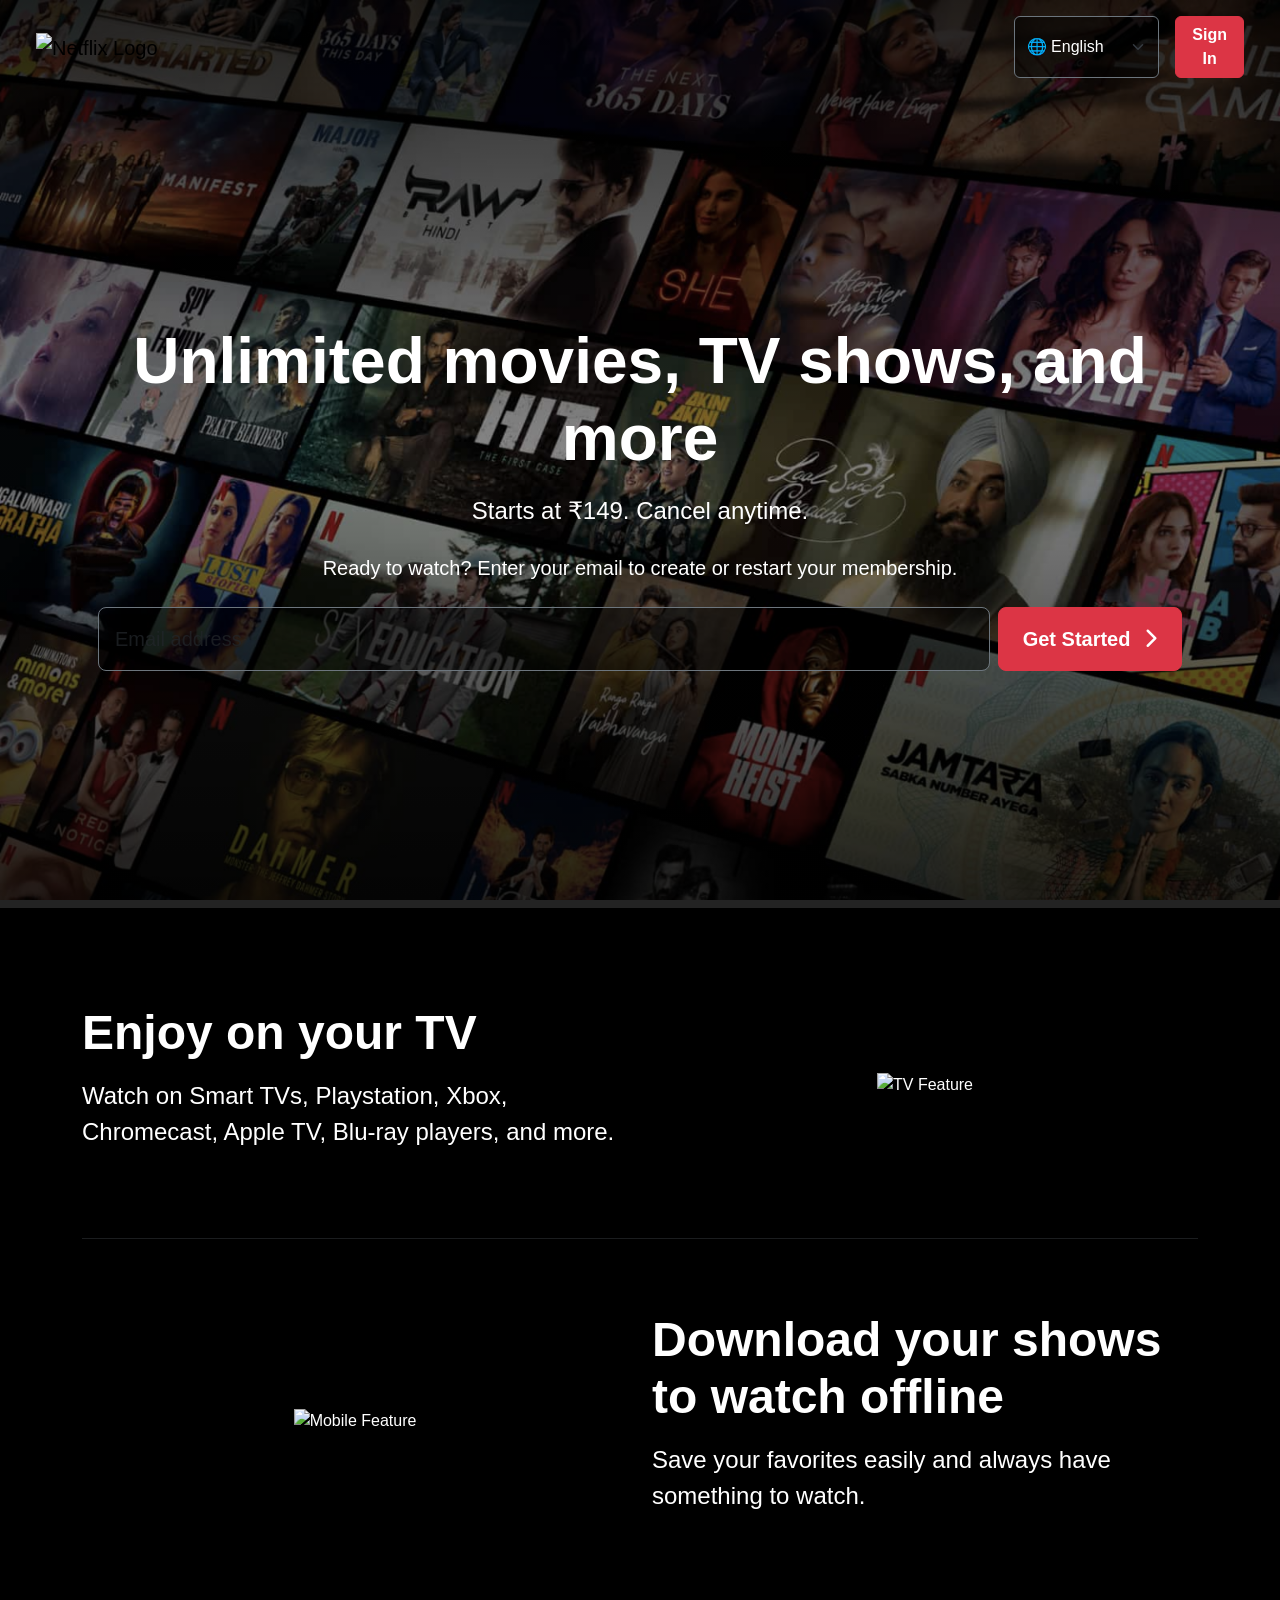
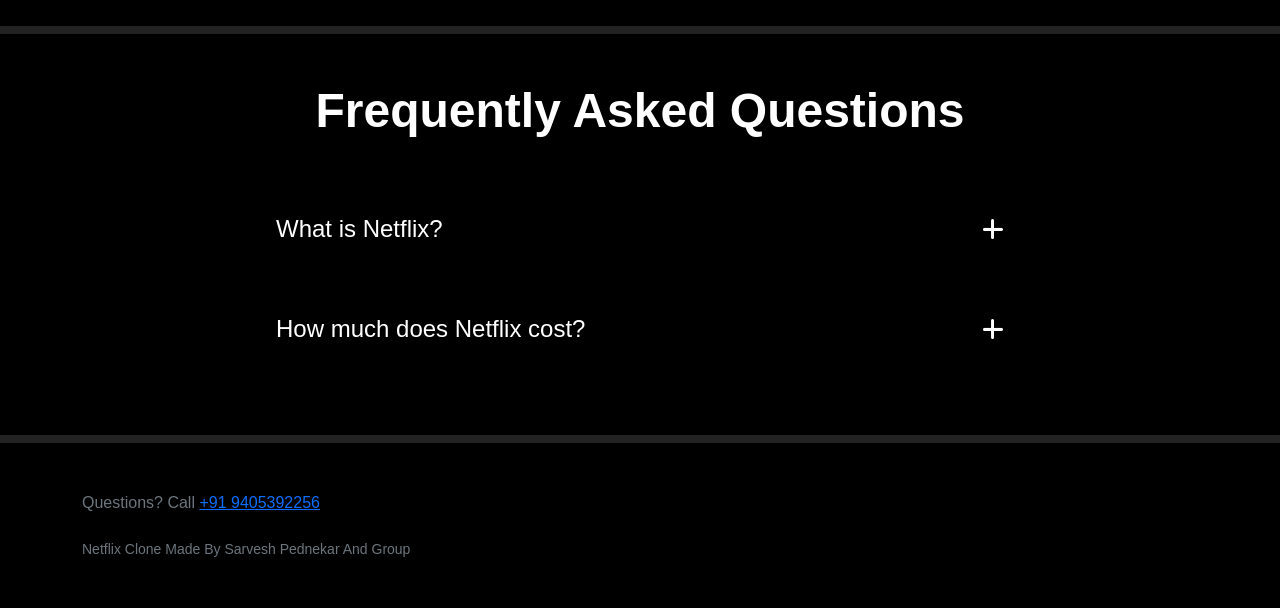
==== index.html @ 919d08be "first commit" ====
<!DOCTYPE html>
<html lang="en">
<head>
    <meta charset="UTF-8">
    <meta name="viewport" content="width=device-width, initial-scale=1.0">
    <title>Netflix Clone - Watch TV Shows Online, Watch Movies Online</title>
    <link href="https://cdn.jsdelivr.net/npm/bootstrap@5.3.2/dist/css/bootstrap.min.css" rel="stylesheet">
    <link rel="stylesheet" href="https://cdnjs.cloudflare.com/ajax/libs/font-awesome/6.4.2/css/all.min.css">
    <link rel="stylesheet" href="css/style.css">
</head>
<body>

    <header class="main-header d-flex flex-column justify-content-between" style="background-image: url('./assest/header-image.png');">
        <div class="header-overlay"></div>
        
        <nav class="navbar navbar-expand-lg position-relative z-3 px-4 py-3">
            <div class="container-fluid d-flex justify-content-between align-items-center">
                <a class="navbar-brand" href="index.html">
                    <img src="https://upload.wikimedia.org/wikipedia/commons/0/08/Netflix_2015_logo.svg" alt="Netflix Logo" width="150">
                </a>
                <div class="d-flex gap-3">
                    <select class="form-select lang-select text-white border-secondary bg-dark-trans" aria-label="Language">
                        <option selected>🌐 English</option>
                        <option value="1">हिन्दी</option>
                    </select>
                    <a href="login.html" class="btn btn-danger btn-signin fw-bold px-3">Sign In</a>
                </div>
            </div>
        </nav>

        <div class="hero-content text-center text-white position-relative z-3 container flex-grow-1 d-flex flex-column justify-content-center align-items-center">
            <h1 class="display-3 fw-black mb-3">Unlimited movies, TV shows, and more</h1>
            <p class="fs-4 mb-4">Starts at ₹149. Cancel anytime.</p>
            <p class="fs-5 mb-4">Ready to watch? Enter your email to create or restart your membership.</p>
            
            <form action="login.html" method="GET" class="cta-form w-100 d-flex flex-column flex-md-row justify-content-center gap-2 px-3">
                <input type="email" class="form-control form-control-lg text-black border-secondary bg-dark-trans py-3" placeholder="Email address" required>
                <button type="submit" class="btn btn-danger btn-lg px-4 py-3 fw-bold flex-shrink-0">
                    Get Started <i class="fas fa-chevron-right ms-2"></i>
                </button>
            </form>
        </div>
    </header>

    <div class="section-divider"></div>

    <section class="features-section text-white bg-black py-5">
        <div class="container">
            <div class="row align-items-center py-5">
                <div class="col-md-6 text-center text-md-start">
                    <h2 class="display-5 fw-bold mb-3">Enjoy on your TV</h2>
                    <p class="fs-4 text-secondary-light">Watch on Smart TVs, Playstation, Xbox, Chromecast, Apple TV, Blu-ray players, and more.</p>
                </div>
                <div class="col-md-6 text-center">
                    <img src="https://assets.nflxext.com/ffe/siteui/acquisition/ourStory/fuji/desktop/tv.png" alt="TV Feature" class="img-fluid">
                </div>
            </div>
            
            <hr class="border-secondary my-4">

            <div class="row align-items-center py-5 flex-md-row-reverse">
                <div class="col-md-6 text-center text-md-start">
                    <h2 class="display-5 fw-bold mb-3">Download your shows to watch offline</h2>
                    <p class="fs-4 text-secondary-light">Save your favorites easily and always have something to watch.</p>
                </div>
                <div class="col-md-6 text-center">
                    <img src="https://assets.nflxext.com/ffe/siteui/acquisition/ourStory/fuji/desktop/mobile-0819.jpg" alt="Mobile Feature" class="img-fluid">
                </div>
            </div>
        </div>
    </section>

    <div class="section-divider"></div>

    <section class="faq-section text-white bg-black py-5">
        <div class="container max-width-800">
            <h2 class="text-center display-5 fw-bold mb-5">Frequently Asked Questions</h2>
            
            <div class="accordion-pure-css mb-3">
                <input type="checkbox" id="faq1" class="faq-toggle">
                <label for="faq1" class="faq-label d-flex justify-content-between align-items-center fs-4 p-4 bg-dark-grey">
                    What is Netflix? <i class="fas fa-plus plus-icon"></i>
                </label>
                <div class="faq-content bg-dark-grey fs-5">
                    <p class="p-4 m-0 border-top border-dark">Netflix is a streaming service that offers a wide variety of award-winning TV shows, movies, anime, documentaries, and more on thousands of internet-connected devices.</p>
                </div>
            </div>

            <div class="accordion-pure-css mb-3">
                <input type="checkbox" id="faq2" class="faq-toggle">
                <label for="faq2" class="faq-label d-flex justify-content-between align-items-center fs-4 p-4 bg-dark-grey">
                    How much does Netflix cost? <i class="fas fa-plus plus-icon"></i>
                </label>
                <div class="faq-content bg-dark-grey fs-5">
                    <p class="p-4 m-0 border-top border-dark">Watch Netflix on your smartphone, tablet, Smart TV, laptop, or streaming device, all for one fixed monthly fee. Plans range from ₹149 to ₹649 a month.</p>
                </div>
            </div>
        </div>
    </section>

    <div class="section-divider"></div>

    <footer class="footer-section bg-black text-secondary py-5">
        <div class="container text-secondary-light">
            <p class="mb-4">Questions? Call <a href="tel:+91 9405392256" class="text-secondary-light decoration-underline">+91 9405392256</a></p>
            <p class="small m-0">Netflix Clone Made By Sarvesh Pednekar And Group</p>
        </div>
    </footer>

</body>
</html>
---- css/style.css ----
body {
    background-color: #000000;
    font-family: Arial, sans-serif;
    color: #ffffff;
    margin: 0;
    padding: 0;
}

.fw-black { 
    font-weight: 900; 
}

input.bg-dark-trans,
select.bg-dark-trans { 
    background-color: rgba(0, 0, 0, 0.5); 
}

div.bg-dark-grey { 
    background-color: #181818; 
}

.max-width-800 { 
    max-width: 800px; 
}

.cursor-pointer { 
    cursor: pointer; 
}

.section-divider {
    height: 8px; 
    background-color: #232323; 
    width: 100%;
}

.main-header {
    min-height: 100vh;
    background-image: url('https://assets.nflxext.com/ffe/siteui/vlv3/ab180a27-b661-44d7-a6d9-940cb32f2f4a/7fb2ef1e-aaae-44d2-a22e-b47fa3ac5230/IN-en-20231009-popsignuptwoweeks-perspective_alpha_website_large.jpg');
    background-size: cover;
    background-position: center;
    position: relative;
}

.header-overlay {
    position: absolute;
    top: 0; 
    left: 0; 
    width: 100%; 
    height: 100%;
    background: linear-gradient(to top, rgba(0, 0, 0, 0.8) 0%, rgba(0, 0, 0, 0.3) 50%, rgba(0, 0, 0, 0.8) 100%);
    z-index: 1;
}

.accordion-pure-css { 
    position: relative; 
    width: 100%; 
}

.faq-toggle { 
    display: none; 
}

.faq-label { 
    cursor: pointer; 
    user-select: none; 
}

label.faq-label:hover { 
    background-color: #303030; 
}

.faq-content { 
    display: none; 
}

.faq-toggle:checked ~ .faq-content { 
    display: block; 
}

.login-body {
    background-image: url('https://assets.nflxext.com/ffe/siteui/vlv3/ab180a27-b661-44d7-a6d9-940cb32f2f4a/7fb2ef1e-aaae-44d2-a22e-b47fa3ac5230/IN-en-20231009-popsignuptwoweeks-perspective_alpha_website_large.jpg');
    background-size: cover; 
    background-position: center;
}

.login-card { 
    width: 100%; 
    max-width: 400px; 
}

input.login-input:focus {
    background-color: rgba(45, 45, 45, 0.8);
    border-color: #ffffff;
    color: #ffffff;
    box-shadow: none;
}

.browse-hero { 
    height: 65vh; 
    background-size: cover; 
    background-position: center; 
}

.navbar .nav-link:hover { 
    color: #e50914; 
}

.movie-card { 
    cursor: pointer;
    border-radius: 4px; 
}

.movie-card img { 
    height: 150px; 
    object-fit: cover; 
    width: 100%; 
}

.bg-gradient-card {
    background: linear-gradient(to top, rgba(0,0,0,0.9) 0%, transparent 100%);
}

.movie-card:hover { 
    transform: scale(1.05); 
}

.movie-card:hover .bg-gradient-card { 
    opacity: 1; 
}

.movie-card-link { 
    text-decoration: none; 
}

.search-toggle-chk { 
    display: none; 
}

.search-input-field {
    display: none;
    font-size: 0.9rem;
}

.search-toggle-chk:checked ~ input.search-input-field {
    display: inline-block;
    width: 180px;
    padding: 4px 8px;
    margin-left: 8px;
}

.bell-toggle-chk { 
    display: none; 
}

.bell-dropdown {
    width: 260px; 
    top: 100%; 
    display: none;
    z-index: 99;
}

.bell-toggle-chk:checked ~ .bell-dropdown { 
    display: block; 
}

.video-controls-top { 
    background: linear-gradient(to bottom, rgba(0,0,0,0.7) 0%, transparent 100%); 
}

.back-btn-hover:hover { 
    color: #e50914; 
}
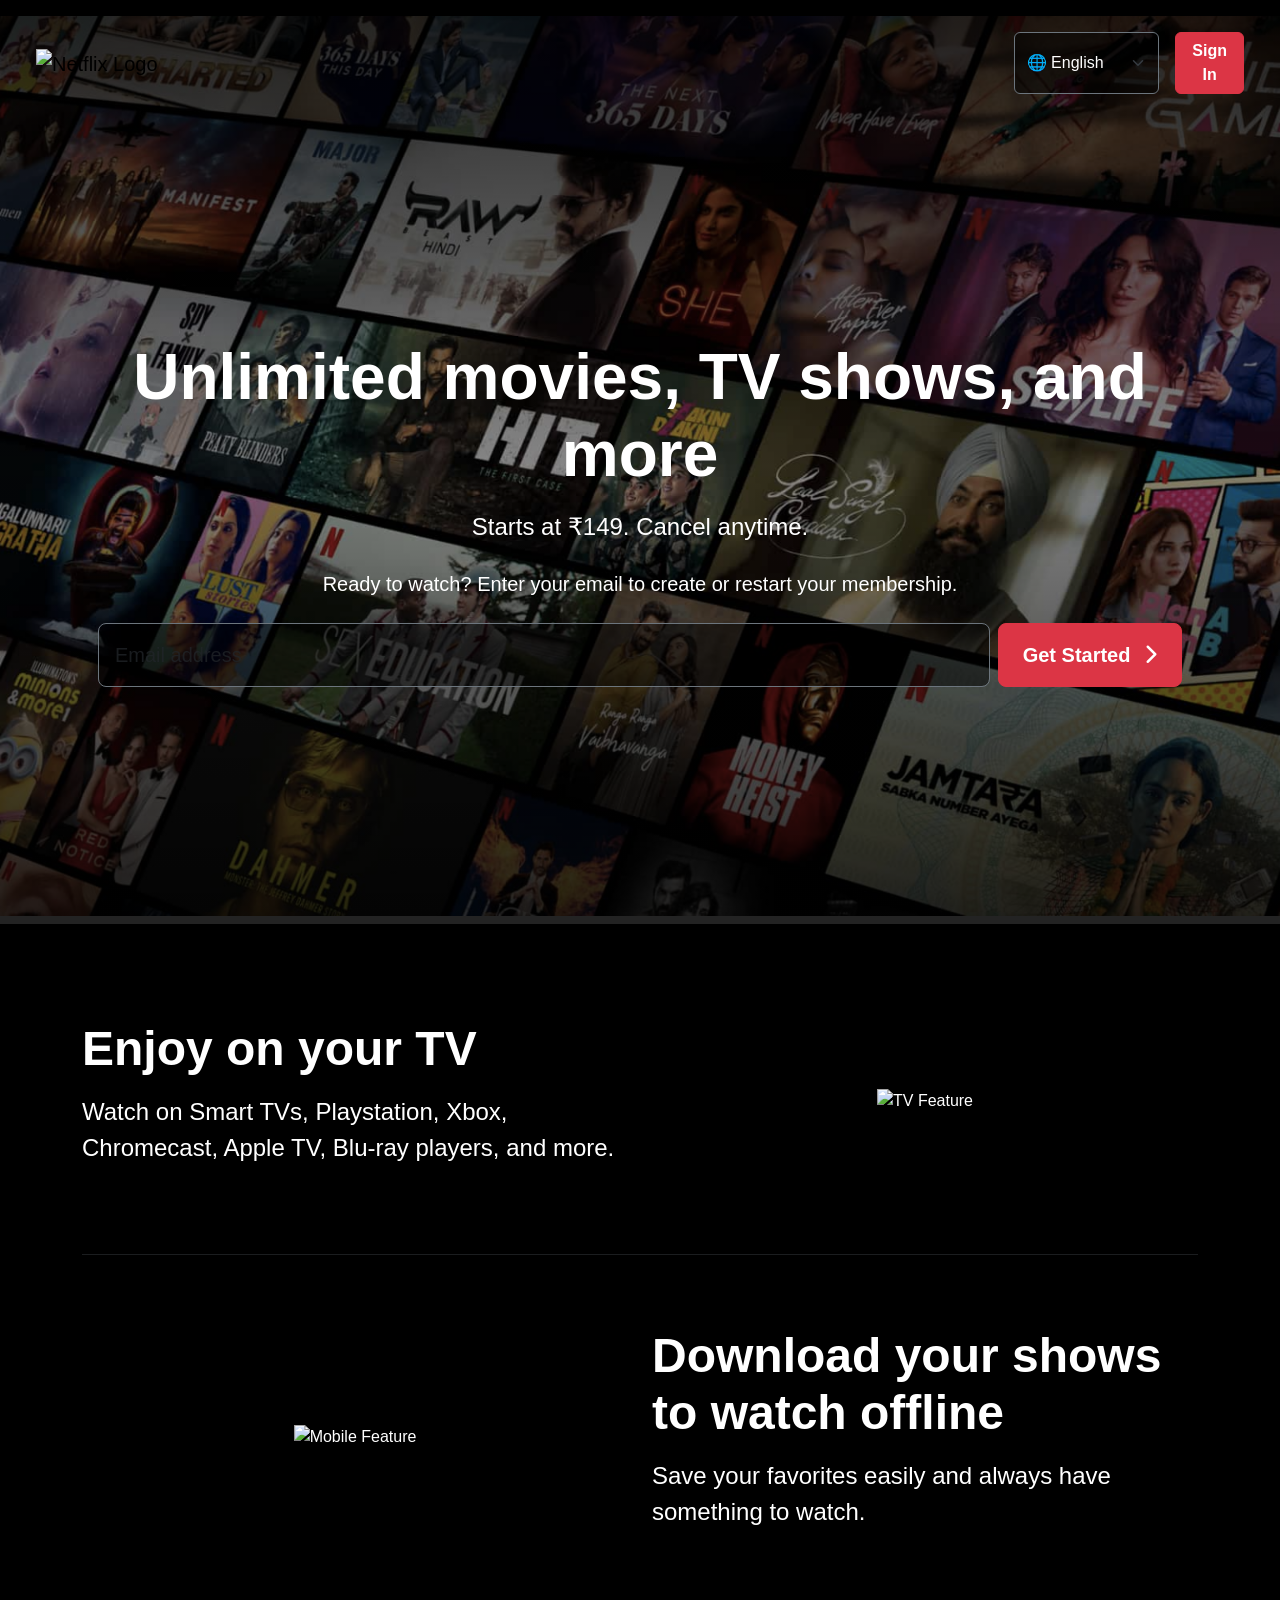
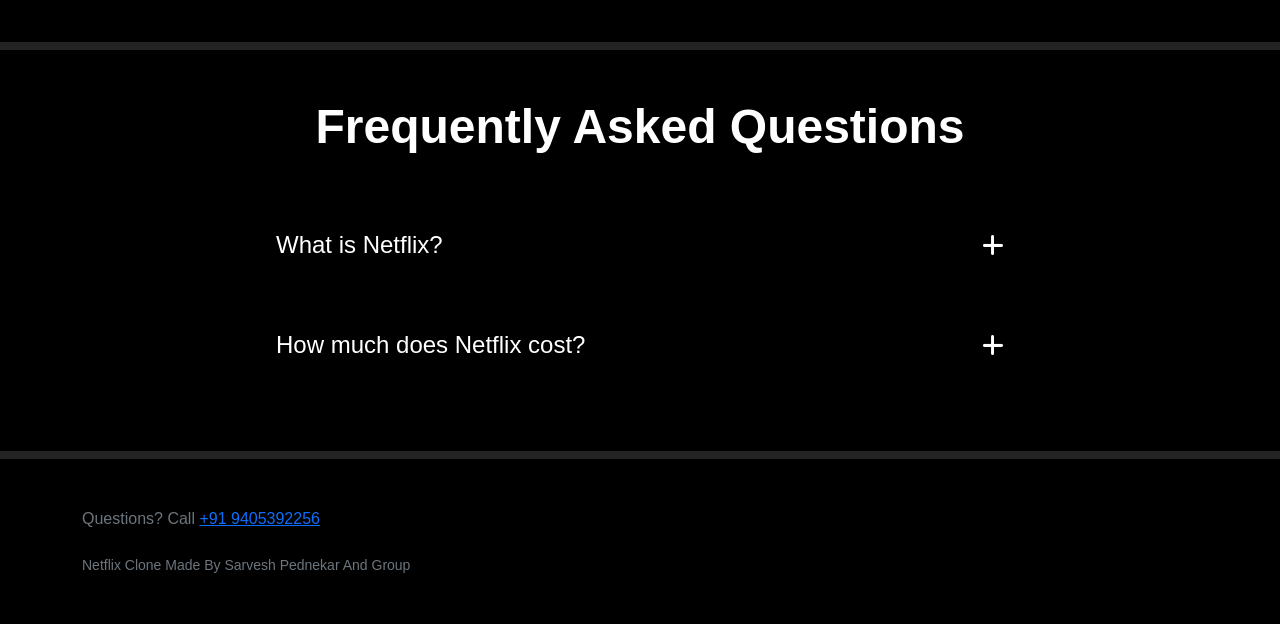
==== commit 5ca834e7: "modified the index.html file" ====
--- a/index.html
+++ b/index.html
@@ -9,10 +9,9 @@
     <link rel="stylesheet" href="css/style.css">
 </head>
 <body>
-
+    <p></p>
     <header class="main-header d-flex flex-column justify-content-between" style="background-image: url('./assest/header-image.png');">
         <div class="header-overlay"></div>
-        
         <nav class="navbar navbar-expand-lg position-relative z-3 px-4 py-3">
             <div class="container-fluid d-flex justify-content-between align-items-center">
                 <a class="navbar-brand" href="index.html">
